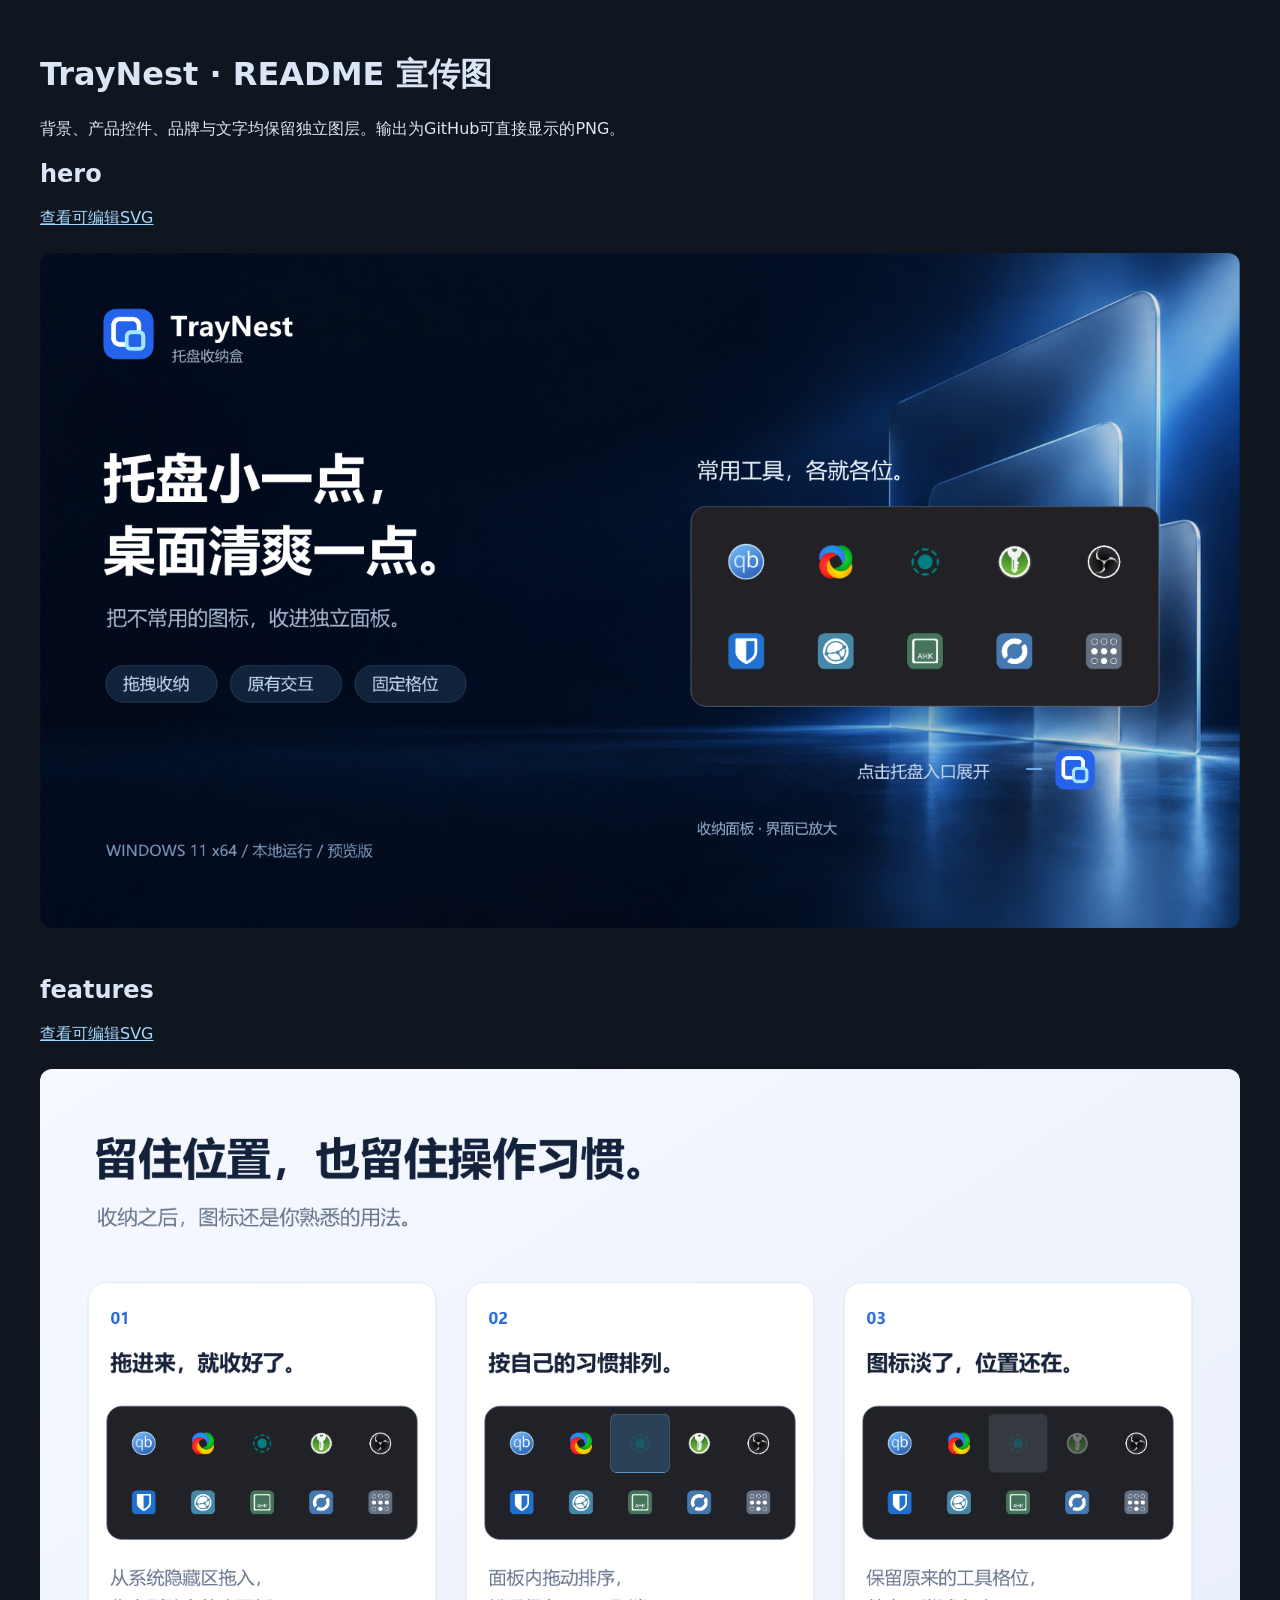
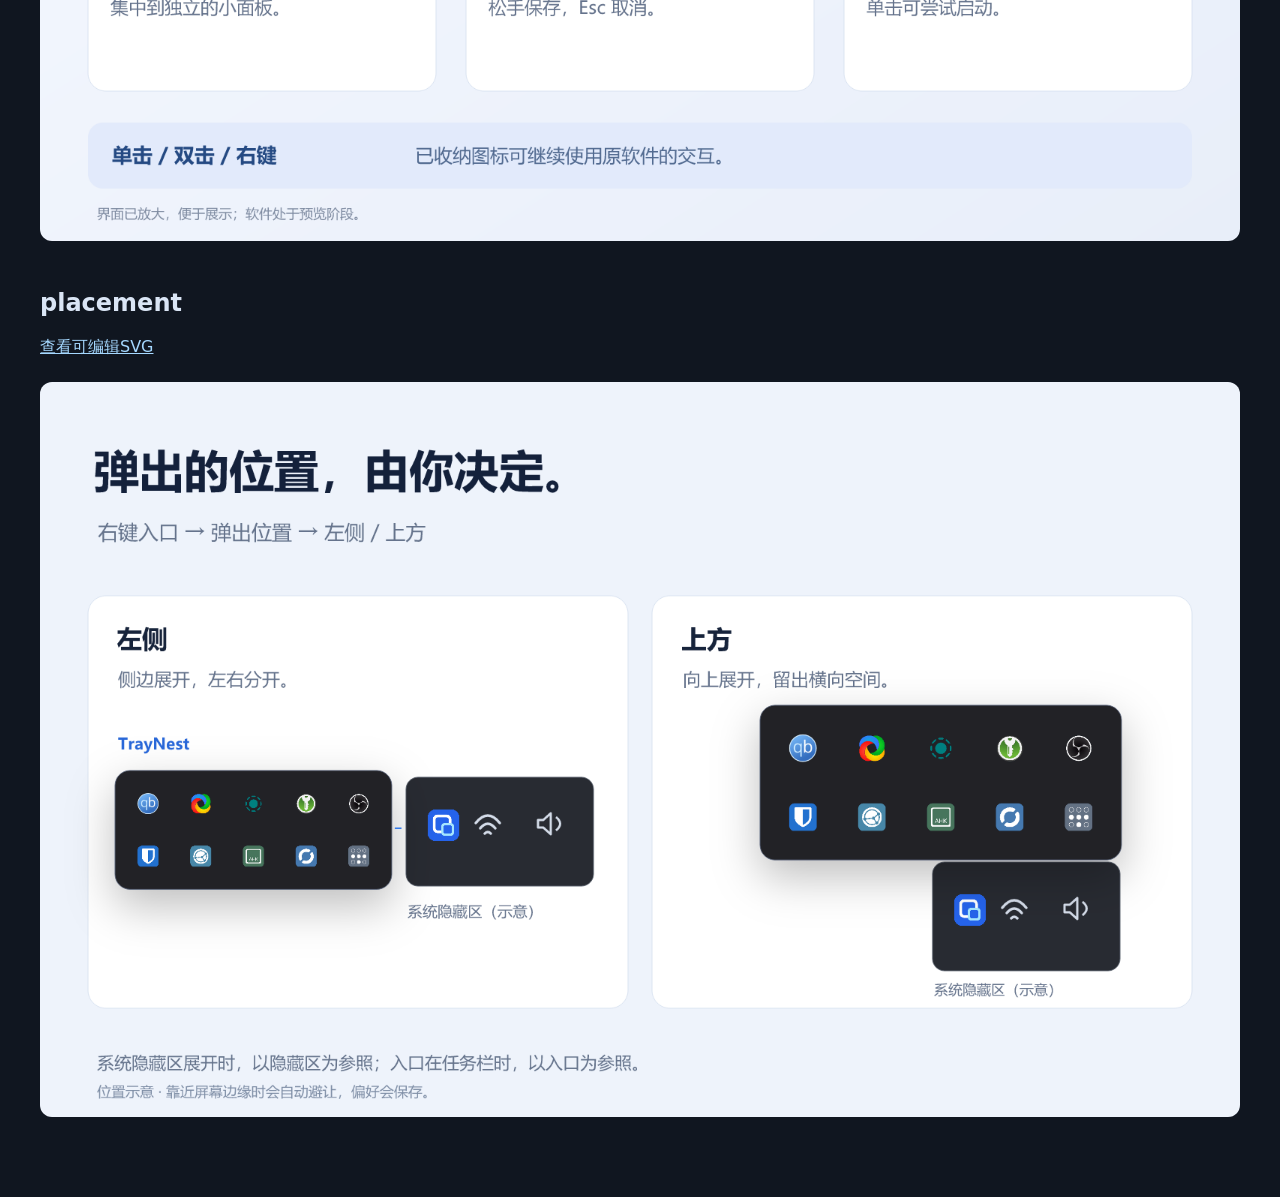
==== promo/readme/index.html @ 407d9c45 "Add panel placement, branded icons and README artwork Add saved left/above popup placement, consiste" ====
<!doctype html><meta charset="utf-8"><title>TrayNest README 宣传图</title><style>body{margin:0;padding:32px;background:#101620;color:#dae5f5;font:16px system-ui}main{max-width:1200px;margin:auto}img{display:block;width:100%;margin:24px 0 48px;border-radius:12px}a{color:#a5d8ff}</style><main><h1>TrayNest · README 宣传图</h1><p>背景、产品控件、品牌与文字均保留独立图层。输出为GitHub可直接显示的PNG。</p><h2>hero</h2><a href="layers/hero.svg">查看可编辑SVG</a><img src="../../assets/readme/hero.png" alt="hero"><h2>features</h2><a href="layers/features.svg">查看可编辑SVG</a><img src="../../assets/readme/features.png" alt="features"><h2>placement</h2><a href="layers/placement.svg">查看可编辑SVG</a><img src="../../assets/readme/placement.png" alt="placement"></main>
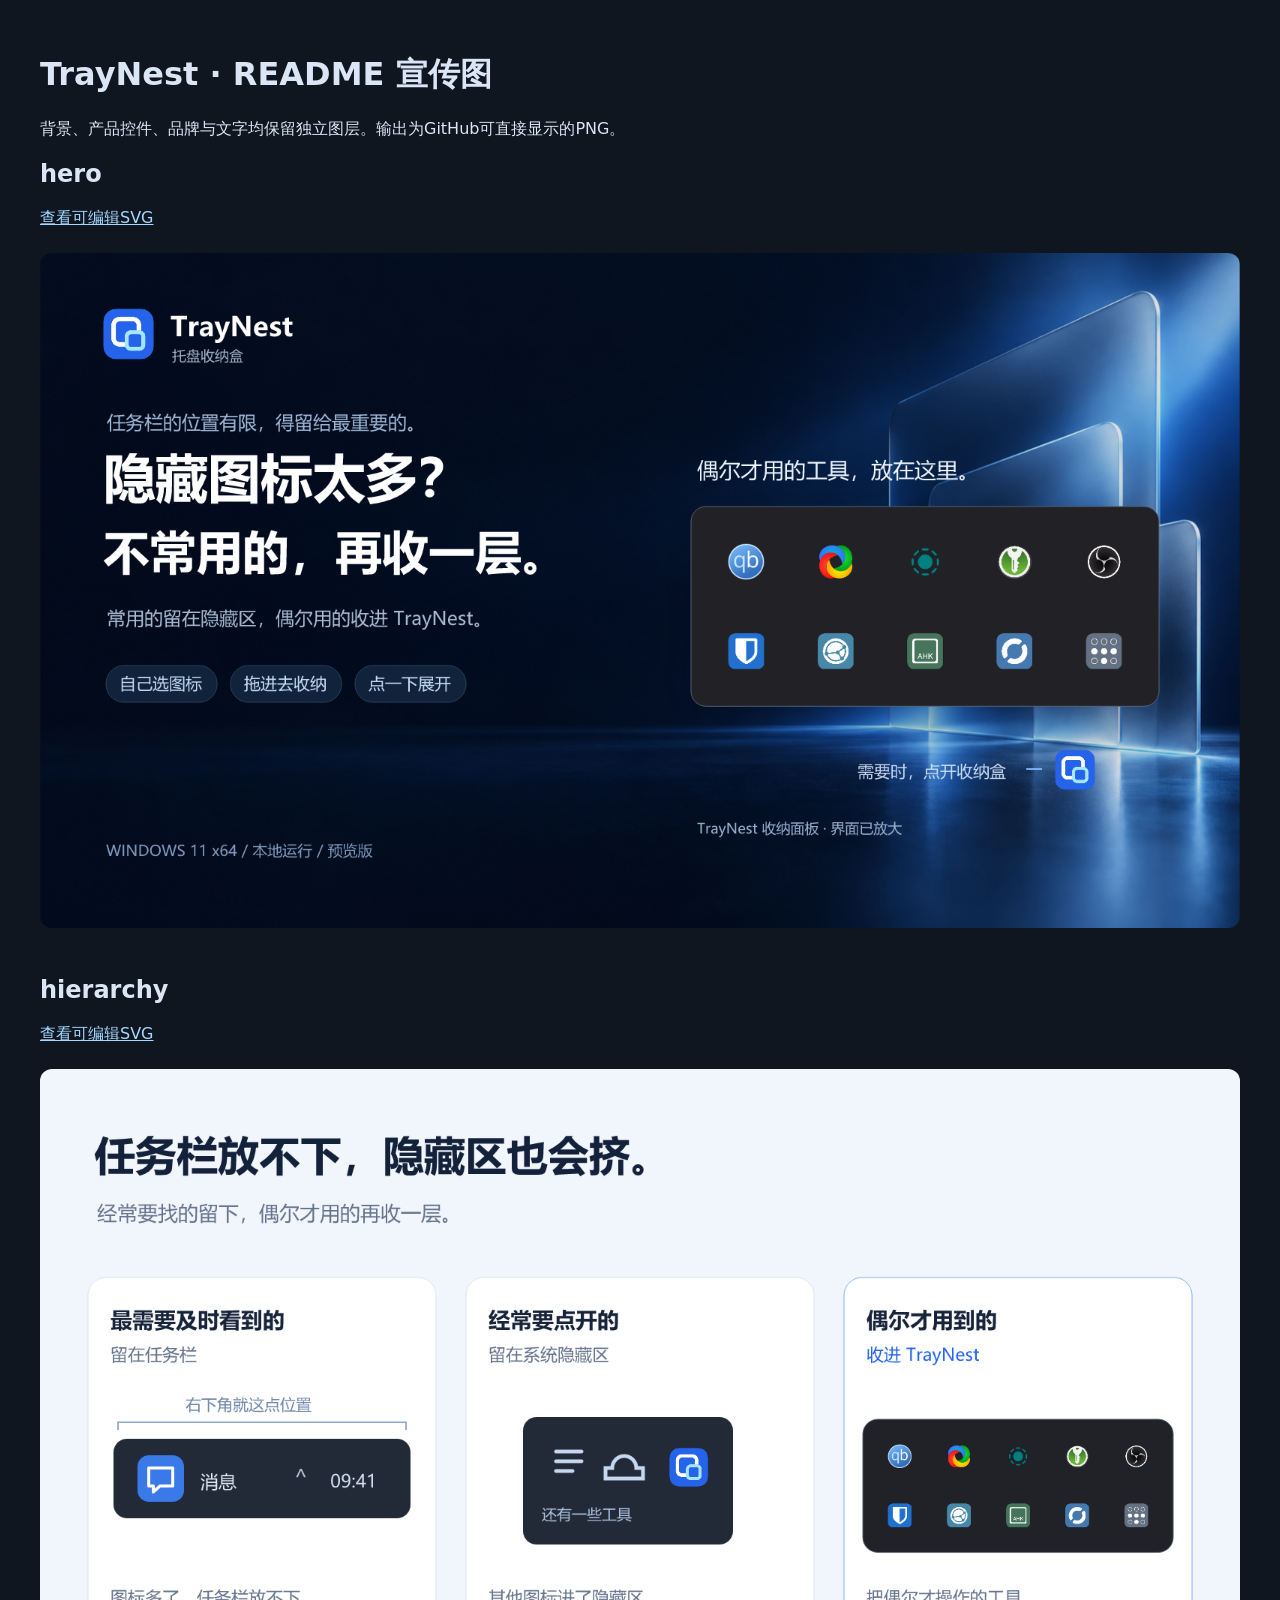
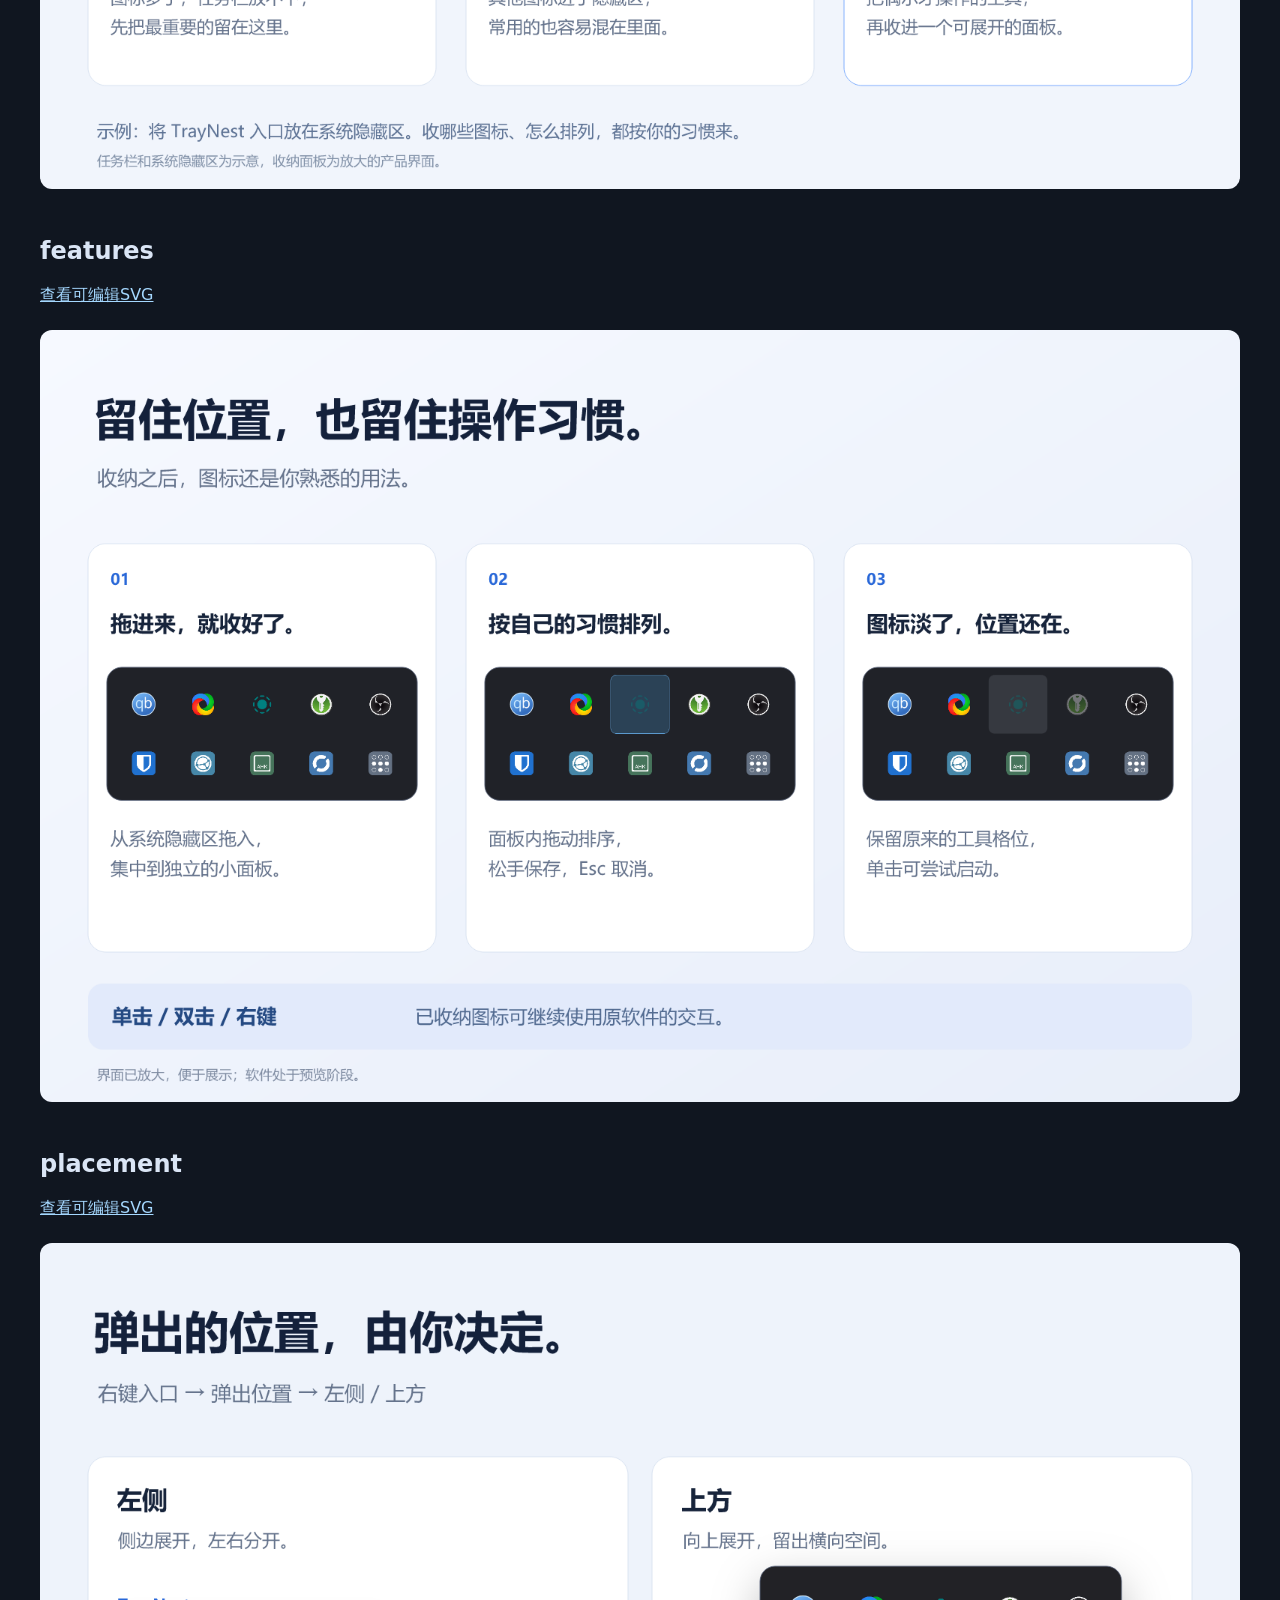
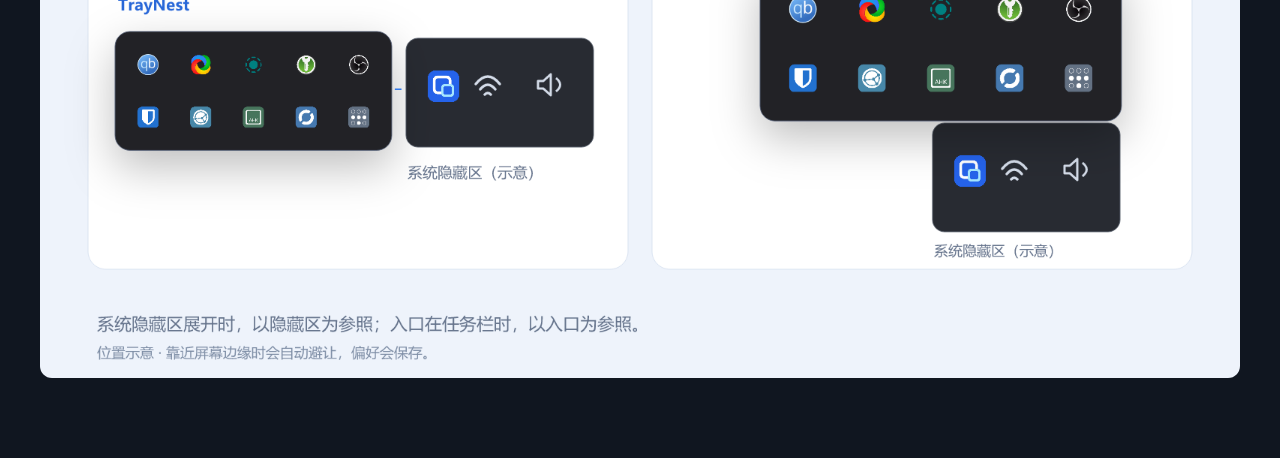
==== commit 3d5407a6: "Explain tray space limits and the extra collection layer Lead the README and hero artwork with the l" ====
--- a/promo/readme/index.html
+++ b/promo/readme/index.html
@@ -1 +1 @@
-<!doctype html><meta charset="utf-8"><title>TrayNest README 宣传图</title><style>body{margin:0;padding:32px;background:#101620;color:#dae5f5;font:16px system-ui}main{max-width:1200px;margin:auto}img{display:block;width:100%;margin:24px 0 48px;border-radius:12px}a{color:#a5d8ff}</style><main><h1>TrayNest · README 宣传图</h1><p>背景、产品控件、品牌与文字均保留独立图层。输出为GitHub可直接显示的PNG。</p><h2>hero</h2><a href="layers/hero.svg">查看可编辑SVG</a><img src="../../assets/readme/hero.png" alt="hero"><h2>features</h2><a href="layers/features.svg">查看可编辑SVG</a><img src="../../assets/readme/features.png" alt="features"><h2>placement</h2><a href="layers/placement.svg">查看可编辑SVG</a><img src="../../assets/readme/placement.png" alt="placement"></main>+<!doctype html><meta charset="utf-8"><title>TrayNest README 宣传图</title><style>body{margin:0;padding:32px;background:#101620;color:#dae5f5;font:16px system-ui}main{max-width:1200px;margin:auto}img{display:block;width:100%;margin:24px 0 48px;border-radius:12px}a{color:#a5d8ff}</style><main><h1>TrayNest · README 宣传图</h1><p>背景、产品控件、品牌与文字均保留独立图层。输出为GitHub可直接显示的PNG。</p><h2>hero</h2><a href="layers/hero.svg">查看可编辑SVG</a><img src="../../assets/readme/hero.png" alt="hero"><h2>hierarchy</h2><a href="layers/hierarchy.svg">查看可编辑SVG</a><img src="../../assets/readme/hierarchy.png" alt="hierarchy"><h2>features</h2><a href="layers/features.svg">查看可编辑SVG</a><img src="../../assets/readme/features.png" alt="features"><h2>placement</h2><a href="layers/placement.svg">查看可编辑SVG</a><img src="../../assets/readme/placement.png" alt="placement"></main>
